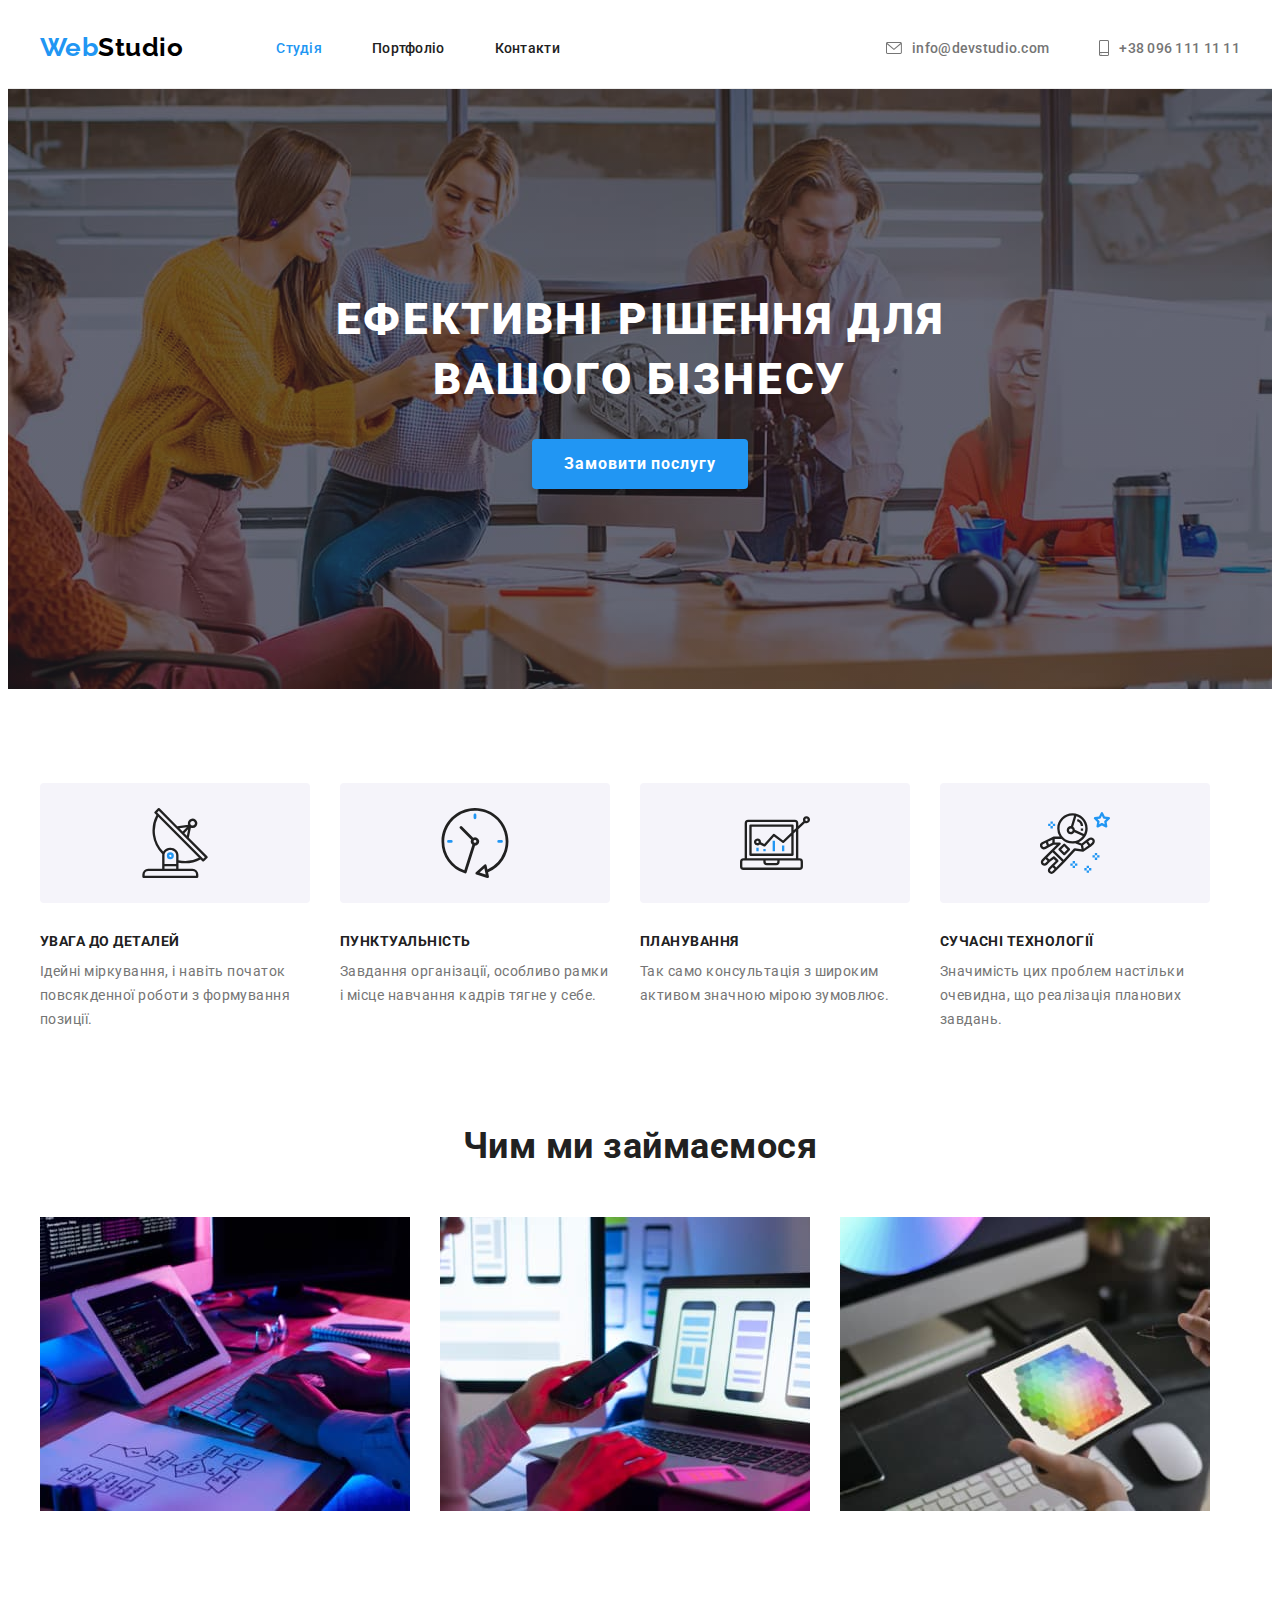
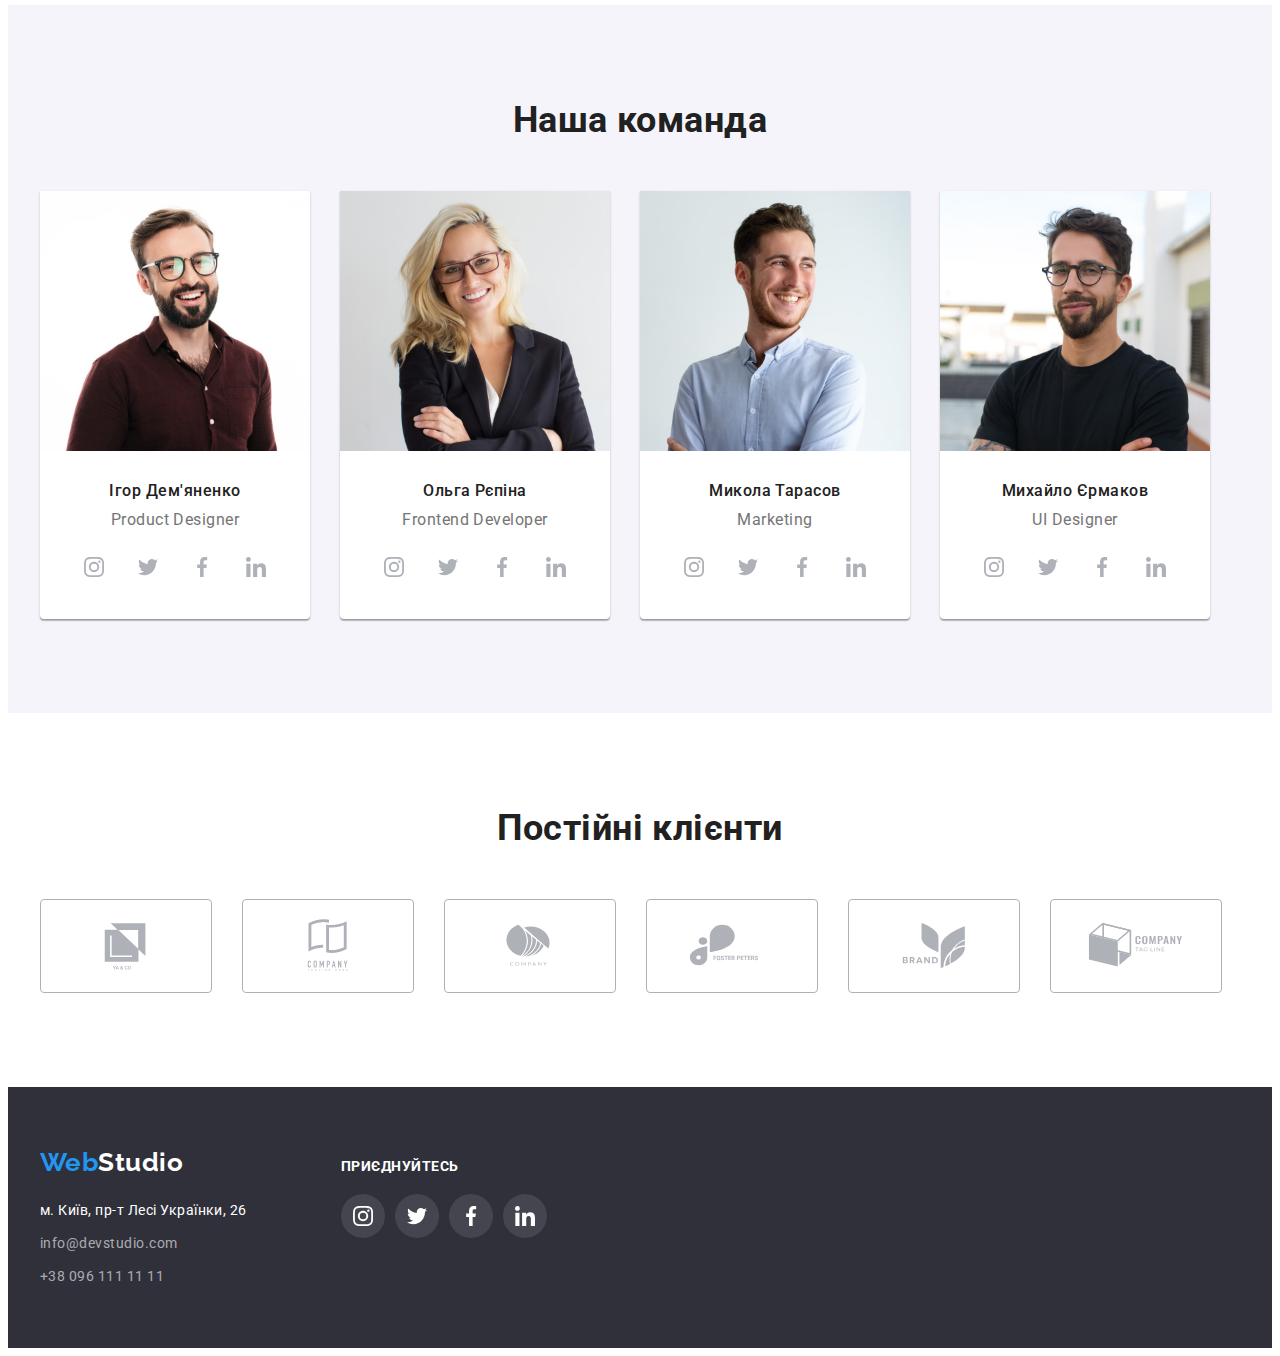
==== index.html @ d18d94ec "Initial commit" ====
<!DOCTYPE html>
<html lang="uk">
  <head>
    <meta charset="UTF-8" />
    <meta http-equiv="X-UA-Compatible" content="IE=edge" />
    <meta name="viewport" content="width=device-width, initial-scale=1.0" />
    <!-- modern normalize -->
    <link
      rel="stylesheet"
      href="https://cdnjs.cloudflare.com/ajax/libs/modern-normalize/1.1.0/modern-normalize.min.css"
      integrity="sha512-wpPYUAdjBVSE4KJnH1VR1HeZfpl1ub8YT/NKx4PuQ5NmX2tKuGu6U/JRp5y+Y8XG2tV+wKQpNHVUX03MfMFn9Q=="
      crossorigin="anonymous"
      referrerpolicy="no-referrer"
    />
    <!-- fonts -->
    <link rel="preconnect" href="https://fonts.googleapis.com" />
    <link rel="preconnect" href="https://fonts.gstatic.com" crossorigin />
    <link
      href="https://fonts.googleapis.com/css2?family=Raleway:wght@700&family=Roboto:wght@400;500;700;900&display=swap"
      rel="stylesheet"
    />
    <!-- fonts end -->
    <link rel="stylesheet" href="./css/styles.css" />
    <title lang="en">WebStudio</title>
  </head>
  <body>
    <!-- хедер з лого, основною навігацією і контактною інформацією -->
    <header class="header">
      <!-- Основна навігація сайту -->
      <div class="container cont-header">
        <a class="logo" lang="en" href="./index.html"><span class="color-logo">Web</span>Studio</a>
        <nav class="nav">
          <ul class="nav-list markers">
            <li class="nav-list-item current-tab"><a href="./index.html">Студія</a></li>
            <li class="nav-list-item">
              <a href="./portfolio.html">Портфоліо</a>
            </li>
            <li class="nav-list-item"><a href="#">Контакти</a></li>
          </ul>
        </nav>
        <ul class="contacts-list markers">
          <li class="contacts-list-item">
            <a lang="en" href="mailto:info@devstudio.com">
              <svg class="contact-icon" width="16" height="12">
                <use href="./images/icons.svg#mail"></use>
              </svg>
              info@devstudio.com</a
            >
          </li>
          <li class="contacts-list-item">
            <a href="tel:+380961111111">
              <svg class="contact-icon" width="10" height="16">
                <use href="./images/icons.svg#tel"></use>
              </svg>
              +38 096 111 11 11</a
            >
          </li>
        </ul>
      </div>
    </header>
    <main class="main">
      <!-- секція з кнопкою -->
      <section class="order">
        <div class="container">
          <h1 class="order-title">Ефективні рішення для вашого бізнесу</h1>
          <button class="order-btn" type="button">Замовити послугу</button>
        </div>
      </section>
      <!-- перелік переваг -->
      <section class="features">
        <div class="container">
          <h2 class="visually-hidden">Наші особливості</h2>
          <ul class="features-list markers">
            <li class="features-list-item">
              <div class="icon-bg">
                <svg width="70" height="70">
                  <use href="./images/icons.svg#antenna"></use>
                </svg>
              </div>
              <h3>Увага до деталей</h3>
              <p> Ідейні міркування, і навіть початок повсякденної роботи з формування позиції. </p>
            </li>
            <li class="features-list-item">
              <div class="icon-bg">
                <svg width="70" height="70">
                  <use href="./images/icons.svg#clock"></use>
                </svg>
              </div>
              <h3>Пунктуальність</h3>
              <p> Завдання організації, особливо рамки і місце навчання кадрів тягне у себе. </p>
            </li>
            <li class="features-list-item">
              <div class="icon-bg">
                <svg width="70" height="70">
                  <use href="./images/icons.svg#diagram"></use>
                </svg>
              </div>
              <h3>Планування</h3>
              <p> Так само консультація з широким активом значною мірою зумовлює. </p>
            </li>
            <li class="features-list-item">
              <div class="icon-bg">
                <svg width="70" height="70">
                  <use href="./images/icons.svg#astronaut"></use>
                </svg>
              </div>
              <h3>Сучасні технології</h3>
              <p> Значимість цих проблем настільки очевидна, що реалізація планових завдань. </p>
            </li>
          </ul>
        </div>
      </section>
      <!-- розділ чим ми займаємось -->
      <section class="services section">
        <div class="container">
          <h2 class="services-title">Чим ми займаємося</h2>
          <ul class="services-list markers">
            <li class="services-list-item">
              <img
                src="./images/section2/box-1.jpg"
                alt="людина набирає код по папірцю з алгоритмом"
                width="370"
                height="294"
              />
            </li>
            <li class="services-list-item">
              <img
                src="./images/section2/box-2.jpg"
                alt="людина звіряє картинку на телефоні з картинкою на ноутбуці"
                width="370"
                height="294"
              />
            </li>
            <li class="services-list-item">
              <img
                src="./images/section2/box-3.jpg"
                alt="дизайнер дивиться на спектр кольорів в планшеті"
                width="370"
                height="294"
              />
            </li>
          </ul>
        </div>
      </section>
      <!-- команда -->
      <section class="team section">
        <div class="container">
          <h2 class="team-title">Наша команда</h2>
          <ul class="team-list markers">
            <li class="team-list-item">
              <img
                src="./images/team/team1.jpg"
                alt="чоловік з темним волоссям та бородою, в окулярах і червоній сорочці"
                width="270"
                height="260"
              />
              <div class="team-info">
                <h3>Ігор Дем'яненко</h3>
                <p lang="en">Product Designer</p>
                <ul class="socials-list markers">
                  <li class="socials-list-item"
                    ><a
                      class="socials-link"
                      href="#"
                      target="_blank"
                      rel="noopener noreferrer nofollow"
                      aria-label="Instagram"
                    >
                      <svg width="20" height="20">
                        <use href="./images/icons.svg#instagram"></use>
                      </svg> </a
                  ></li>
                  <li class="socials-list-item"
                    ><a
                      class="socials-link"
                      href="#"
                      target="_blank"
                      rel="noopener noreferrer nofollow"
                      aria-label="Twitter"
                    >
                      <svg width="20" height="20">
                        <use href="./images/icons.svg#twitter"></use>
                      </svg> </a
                  ></li>
                  <li class="socials-list-item">
                    <a
                      class="socials-link"
                      href="#"
                      target="_blank"
                      rel="noopener noreferrer nofollow"
                      aria-label="Facebook"
                    >
                      <svg width="20" height="20">
                        <use href="./images/icons.svg#facebook"></use>
                      </svg>
                    </a>
                  </li>
                  <li class="socials-list-item"
                    ><a
                      class="socials-link"
                      href="#"
                      target="_blank"
                      rel="noopener noreferrer nofollow"
                      aria-label="LinkedIn"
                    >
                      <svg width="20" height="20">
                        <use href="./images/icons.svg#linkedin"></use>
                      </svg> </a
                  ></li>
                </ul>
              </div>
            </li>
            <li class="team-list-item">
              <img
                src="./images/team/team2.jpg"
                alt="жінка з світлим волоссям, в окулярах і діловому костюмі"
                width="270"
                height="260"
              />
              <div class="team-info">
                <h3>Ольга Рєпіна</h3>
                <p lang="en">Frontend Developer</p>
                <ul class="socials-list markers">
                  <li class="socials-list-item"
                    ><a
                      class="socials-link"
                      href="#"
                      target="_blank"
                      rel="noopener noreferrer nofollow"
                      aria-label="Instagram"
                    >
                      <svg width="20" height="20">
                        <use href="./images/icons.svg#instagram"></use>
                      </svg> </a
                  ></li>
                  <li class="socials-list-item"
                    ><a
                      class="socials-link"
                      href="#"
                      target="_blank"
                      rel="noopener noreferrer nofollow"
                      aria-label="Twitter"
                    >
                      <svg width="20" height="20">
                        <use href="./images/icons.svg#twitter"></use>
                      </svg> </a
                  ></li>
                  <li class="socials-list-item">
                    <a
                      class="socials-link"
                      href="#"
                      target="_blank"
                      rel="noopener noreferrer nofollow"
                      aria-label="Facebook"
                    >
                      <svg width="20" height="20">
                        <use href="./images/icons.svg#facebook"></use>
                      </svg>
                    </a>
                  </li>
                  <li class="socials-list-item"
                    ><a
                      class="socials-link"
                      href="#"
                      target="_blank"
                      rel="noopener noreferrer nofollow"
                      aria-label="LinkedIn"
                    >
                      <svg width="20" height="20">
                        <use href="./images/icons.svg#linkedin"></use>
                      </svg> </a
                  ></li>
                </ul>
              </div>
            </li>
            <li class="team-list-item">
              <img
                src="./images/team/team3.jpg"
                alt="чоловік з темним волоссям та легкою бородою, в світлій сорочці"
                width="270"
                height="260"
              />
              <div class="team-info">
                <h3>Микола Тарасов</h3>
                <p lang="en">Marketing</p>
                <ul class="socials-list markers">
                  <li class="socials-list-item"
                    ><a
                      class="socials-link"
                      href="#"
                      target="_blank"
                      rel="noopener noreferrer nofollow"
                      aria-label="Instagram"
                    >
                      <svg width="20" height="20">
                        <use href="./images/icons.svg#instagram"></use>
                      </svg> </a
                  ></li>
                  <li class="socials-list-item"
                    ><a
                      class="socials-link"
                      href="#"
                      target="_blank"
                      rel="noopener noreferrer nofollow"
                      aria-label="Twitter"
                    >
                      <svg width="20" height="20">
                        <use href="./images/icons.svg#twitter"></use>
                      </svg> </a
                  ></li>
                  <li class="socials-list-item">
                    <a
                      class="socials-link"
                      href="#"
                      target="_blank"
                      rel="noopener noreferrer nofollow"
                      aria-label="Facebook"
                    >
                      <svg width="20" height="20">
                        <use href="./images/icons.svg#facebook"></use>
                      </svg>
                    </a>
                  </li>
                  <li class="socials-list-item"
                    ><a
                      class="socials-link"
                      href="#"
                      target="_blank"
                      rel="noopener noreferrer nofollow"
                      aria-label="LinkedIn"
                    >
                      <svg width="20" height="20">
                        <use href="./images/icons.svg#linkedin"></use>
                      </svg> </a
                  ></li>
                </ul>
              </div>
            </li>
            <li class="team-list-item">
              <img
                src="./images/team/team4.jpg"
                alt="чоловік з темним волоссям та бородою, в окулярах і чорній футболці"
                width="270"
                height="260"
              />
              <div class="team-info">
                <h3>Михайло Єрмаков</h3>
                <p lang="en">UI Designer</p>
                <ul class="socials-list markers">
                  <li class="socials-list-item"
                    ><a
                      class="socials-link"
                      href="#"
                      target="_blank"
                      rel="noopener noreferrer nofollow"
                      aria-label="Instagram"
                    >
                      <svg width="20" height="20">
                        <use href="./images/icons.svg#instagram"></use>
                      </svg> </a
                  ></li>
                  <li class="socials-list-item"
                    ><a
                      class="socials-link"
                      href="#"
                      target="_blank"
                      rel="noopener noreferrer nofollow"
                      aria-label="Twitter"
                    >
                      <svg width="20" height="20">
                        <use href="./images/icons.svg#twitter"></use>
                      </svg> </a
                  ></li>
                  <li class="socials-list-item">
                    <a
                      class="socials-link"
                      href="#"
                      target="_blank"
                      rel="noopener noreferrer nofollow"
                      aria-label="Facebook"
                    >
                      <svg width="20" height="20">
                        <use href="./images/icons.svg#facebook"></use>
                      </svg>
                    </a>
                  </li>
                  <li class="socials-list-item"
                    ><a
                      class="socials-link"
                      href="#"
                      target="_blank"
                      rel="noopener noreferrer nofollow"
                      aria-label="LinkedIn"
                    >
                      <svg width="20" height="20">
                        <use href="./images/icons.svg#linkedin"></use>
                      </svg> </a
                  ></li>
                </ul>
              </div>
            </li>
          </ul>
        </div>
      </section>
      <!-- секція з клієнтами -->
      <section class="clients section">
        <div class="container">
          <h2 class="clients-title">Постійні клієнти</h2>
          <ul class="clients-list markers">
            <li class="clients-list-item">
              <a href="#" target="_blank" rel="noopener noreferrer nofollow" aria-label="Ya & co">
                <svg class="client" width="106" height="60">
                  <use href="./images/icons.svg#client1"></use>
                </svg>
              </a>
            </li>
            <li class="clients-list-item">
              <a
                href="#"
                target="_blank"
                rel="noopener noreferrer nofollow"
                aria-label="Company tag line here"
              >
                <svg class="client" width="106" height="60">
                  <use href="./images/icons.svg#client2"></use>
                </svg>
              </a>
            </li>
            <li class="clients-list-item">
              <a href="#" target="_blank" rel="noopener noreferrer nofollow" aria-label="Company">
                <svg class="client" width="106" height="60">
                  <use href="./images/icons.svg#client3"></use>
                </svg>
              </a>
            </li>
            <li class="clients-list-item">
              <a
                href="#"
                target="_blank"
                rel="noopener noreferrer nofollow"
                aria-label="Foster peters"
              >
                <svg class="client" width="106" height="60">
                  <use href="./images/icons.svg#client4"></use>
                </svg>
              </a>
            </li>
            <li class="clients-list-item">
              <a href="#" target="_blank" rel="noopener noreferrer nofollow" aria-label="Brand">
                <svg class="client" width="106" height="60">
                  <use href="./images/icons.svg#client5"></use>
                </svg>
              </a>
            </li>
            <li class="clients-list-item">
              <a
                href="#"
                target="_blank"
                rel="noopener noreferrer nofollow"
                aria-label="Company tag line"
              >
                <svg class="client" width="106" height="60">
                  <use href="./images/icons.svg#client6"></use>
                </svg>
              </a>
            </li>
          </ul>
        </div>
      </section>
    </main>
    <!-- футер з контактною інформацією і лого -->
    <footer class="footer">
      <div class="footer-flex container">
        <div class="first-block">
          <a class="logo foot" lang="en" href="./index.html"
            ><span class="color-logo">Web</span>Studio</a
          >
          <address class="address">
            <ul class="address-list markers">
              <li class="address-list-item location">
                <a
                  href="https://goo.gl/maps/iUfUX6XaFT6sFLHfA"
                  target="_blank"
                  rel="noopener noreferrer nofollow"
                  >м. Київ, пр-т Лесі Українки, 26</a
                >
              </li>
              <li class="address-list-item">
                <a lang="en" href="mailto:info@devstudio.com">info@devstudio.com</a>
              </li>
              <li class="address-list-item">
                <a href="tel:+380961111111">+38 096 111 11 11</a>
              </li>
            </ul>
          </address>
        </div>
        <div class="connect">
          <p class="connect-title">Приєднуйтесь</p>
          <ul class="socials-list markers">
            <li class="socials-list-item"
              ><a
                class="socials-link connect-link"
                href="#"
                target="_blank"
                rel="noopener noreferrer nofollow"
                aria-label="Instagram"
              >
                <svg width="20" height="20">
                  <use href="./images/icons.svg#instagram"></use>
                </svg> </a
            ></li>
            <li class="socials-list-item"
              ><a
                class="socials-link connect-link"
                href="#"
                target="_blank"
                rel="noopener noreferrer nofollow"
                aria-label="Twitter"
              >
                <svg width="20" height="20">
                  <use href="./images/icons.svg#twitter"></use>
                </svg> </a
            ></li>
            <li class="socials-list-item">
              <a
                class="socials-link connect-link"
                href="#"
                target="_blank"
                rel="noopener noreferrer nofollow"
                aria-label="Facebook"
              >
                <svg width="20" height="20">
                  <use href="./images/icons.svg#facebook"></use>
                </svg>
              </a>
            </li>
            <li class="socials-list-item"
              ><a
                class="socials-link connect-link"
                href="#"
                target="_blank"
                rel="noopener noreferrer nofollow"
                aria-label="LinkedIn"
              >
                <svg width="20" height="20">
                  <use href="./images/icons.svg#linkedin"></use>
                </svg> </a
            ></li>
          </ul>
        </div>
      </div>
    </footer>
  </body>
</html>
---- css/styles.css ----
:root {
  /* Колір тексту */
  --main-txt-color: #212121;
  --secondary-txt-color: #757575;
  --secondary-logo-color: #000;
  --secondary-title-color: #fff;
  --footer-contacts-color: rgba(255, 255, 255, 0.6);
  /* Колір фону */
  --root-color: #fff;
  --main-background-color: #2f303a;
  --secondary-background-color: #f5f4fa;
  --projects-color: #eee;
  /* Шрифти */
  --main-font: Roboto, sans-serif;
  --secondary-font: Raleway, sans-serif;
  /* Інше */
  --accent-color: #2196f3;
  --btn-accent-color: #188ce8;
  --icon-color: #afb1b8;
}

body {
  font-family: var(--main-font);
  color: var(--main-txt-color);
  letter-spacing: 0.03em;
}

h1,
h2,
h3,
h4.h5,
h6,
p,
ul {
  margin: 0;
  padding: 0;
  border: 0;
}

.markers {
  list-style: none;
}

.visually-hidden {
  position: absolute;
  width: 1px;
  height: 1px;
  margin: -1px;
  border: 0;
  padding: 0;
  white-space: nowrap;
  clip-path: inset(100%);
  clip: rect(0 0 0 0);
  overflow: hidden;
}

.header {
  border-bottom: 1px solid #ececec;
}

.container {
  width: 1200px;
  padding: 0 15px;
  margin: 0 auto;
}

.cont-header {
  display: flex;
}

.logo {
  text-decoration: none;
  font-family: var(--secondary-font);
  font-weight: 700;
  font-size: 26px;
  line-height: calc(31 / 26);
  color: var(--secondary-logo-color);
  padding-top: 24px;
  padding-bottom: 25px;
  margin-right: 93px;
}

.color-logo {
  color: var(--accent-color);
}

.nav {
  margin-right: auto;
}

.nav-list {
  display: flex;
  gap: 50px;
}

.nav-list-item > a {
  text-decoration: none;
  font-weight: 500;
  font-size: 14px;
  line-height: calc(16 / 14);
  letter-spacing: 0.02em;
  color: currentColor;
  display: block;
  padding-top: 32px;
  padding-bottom: 32px;
}

.nav-list-item > a:hover,
.nav-list-item > a:focus {
  color: var(--accent-color);
}

.current-tab {
  color: var(--accent-color);
}

.contacts-list {
  display: flex;
  gap: 50px;
}

.contacts-list-item > a {
  text-decoration: none;
  font-weight: 500;
  font-size: 14px;
  line-height: 16px;
  letter-spacing: 0.02em;
  color: var(--secondary-txt-color);
  display: block;
  padding-top: 32px;
  padding-bottom: 32px;
  display: flex;
  align-items: center;
  gap: 10px;
}

.contacts-list-item > a:hover,
.contacts-list-item > a:focus {
  color: var(--accent-color);
}

.contact-icon {
  fill: currentColor;
}

/* стилізація файлу index.html */

.order {
  background-image: linear-gradient( rgba(47, 48, 58, 0.4), rgba(47, 48, 58, 0.4) ), url(../images/section1/bg.jpg);
  background-repeat: no-repeat;
  background-position: center;
  background-color: rgba(47, 48, 58, 0.4);
  box-sizing: 1600px 600px;
  padding: 200px 0;
}

.order-title {
  font-weight: 900;
  font-size: 44px;
  line-height: calc(60 / 44);
  text-align: center;
  letter-spacing: 0.06em;
  text-transform: uppercase;
  color: var(--secondary-title-color);
  width: 696px;
  margin: 0 auto;
  margin-bottom: 30px;
}

.order-btn {
  display: block;
  width: 216px;
  height: 50px;
  font-family: var(--main-font);
  background-color: var(--accent-color);
  box-shadow: 0px 4px 4px rgba(0, 0, 0, 0.15);
  border-radius: 4px;
  font-weight: 700;
  font-size: 16px;
  line-height: calc(30 / 16);
  letter-spacing: 0.06em;
  color: var(--secondary-title-color);
  cursor: pointer;
  border: 0;
  margin: 0 auto;
  padding: 0;
}

.order-btn:hover,
.order-btn:focus {
  background-color: var(--btn-accent-color);
}

.section {
  padding-top: 94px;
  padding-bottom: 94px;
}

.features {
  padding-top: 94px;
}

.features-list {
  display: flex;
  gap: 30px;
}

.features-list-item {
  width: 270px;
}

.icon-bg {
  height: 120px;
  background-color: var(--secondary-background-color);
  border-radius: 4px;
  display: flex;
  align-items: center;
  justify-content: center;
  margin-bottom: 30px;
}

.features-list-item > h3 {
  font-size: 14px;
  line-height: calc(16 / 14);
  text-transform: uppercase;
  margin-bottom: 10px;
}

.features-list-item > p {
  font-size: 14px;
  line-height: calc(24 / 14);
  color: var(--secondary-txt-color);
}

.services-title {
  font-size: 36px;
  line-height: calc(42 / 36);
  text-align: center;
  margin-bottom: 50px;
}

.services-list {
  display: flex;
  gap: 30px;
}

.services-list-item > img {
  display: block;
}

.team {
  background-color: var(--secondary-background-color);
}

.team-title {
  font-size: 36px;
  line-height: calc(42 / 36);
  text-align: center;
}

.team-title {
  margin-bottom: 50px;
}

.team-list {
  display: flex;
  gap: 30px;
}

.team-list-item {
  width: 270px;
  background-color: var(--root-color);
  box-shadow: 0px 1px 3px rgba(0, 0, 0, 0.12), 0px 1px 1px rgba(0, 0, 0, 0.14),
    0px 2px 1px rgba(0, 0, 0, 0.2);
  border-radius: 0px 0px 4px 4px;
}

.team-list-item > img {
  display: block;
}

.team-info {
  padding: 30px 0;
}

.team-info > h3 {
  font-weight: 500;
  font-size: 16px;
  line-height: calc(19 / 16);
  text-align: center;
  margin-bottom: 10px;
}

.team-info > p {
  font-size: 16px;
  line-height: calc(19 / 16);
  text-align: center;
  color: var(--secondary-txt-color);
  margin-bottom: 16px;
}

.socials-list {
  display: flex;
  justify-content: center;
  gap: 10px;
}

.socials-link {
  display: flex;
  align-items: center;
  justify-content: center;
  width: 44px;
  height: 44px;
  border-radius: 50%;
  color: var(--icon-color);
  fill: currentColor;
}

.socials-link:hover,
.socials-link:focus {
  color: var(--secondary-title-color);
  background-color: var(--accent-color);
}

.clients-title {
  font-size: 36px;
  line-height: calc(42 / 36);
  text-align: center;
  color: var(--main-txt-color);
  margin-bottom: 50px;
}

.clients-list {
  display: flex;
  gap: 30px;
}

.clients-list-item > a {
  display: flex;
  align-items: center;
  justify-content: center;
  width: 170px;
  height: 92px;
  color: var(--icon-color);
  border: 1px solid var(--icon-color);
  border-radius: 4px;
  fill: currentColor;
}

.clients-list-item > a:hover,
.clients-list-item > a:focus {
  color: var(--accent-color);
  border-color: var(--accent-color);
}

/* завершення стилізації файлу index.html */

/* стилізація файлу portfolio */

.projects-nav {
  display: flex;
  margin: 0 auto 50px;
  justify-content: center;
  gap: 8px;
}

.projects-nav-btn > button {
  font-family: var(--main-font);
  background-color: var(--secondary-background-color);
  border-radius: 4px;
  font-weight: 500;
  font-size: 16px;
  line-height: calc(26 / 16);
  text-align: center;
  border: 0;
  padding: 6px 22px;
}

.projects-nav-btn > button:hover,
.projects-nav-btn > button:focus {
  color: var(--secondary-title-color);
  background-color: var(--accent-color);
  box-shadow: 0px 3px 1px rgba(0, 0, 0, 0.1), 0px 1px 2px rgba(0, 0, 0, 0.08),
    0px 2px 2px rgba(0, 0, 0, 0.12);
  border-radius: 4px;
  cursor: pointer;
}

.projects-list {
  display: flex;
  flex-wrap: wrap;
  gap: 30px;
}

.projects-list-item {
  width: 370px;
}

.projects-link {
  display: block;
  text-decoration: none;
  color: currentColor;
}

.projects-link:hover,
.projects-link:focus {
  box-shadow: 0px 1px 1px rgba(0, 0, 0, 0.12), 0px 4px 4px rgba(0, 0, 0, 0.06),
    1px 4px 6px rgba(0, 0, 0, 0.16);
}

.projects-link > img {
  display: block;
}

.border {
  border-left: 1px solid #eee;
  border-right: 1px solid #eee;
  border-bottom: 1px solid #eee;
  padding: 20px 24px;
}

.border > h2 {
  font-size: 18px;
  line-height: calc(36 / 18);
  letter-spacing: 0.06em;
  margin-bottom: 4px;
}

.border > p {
  font-size: 16px;
  line-height: calc(30 / 16);
  color: var(--secondary-txt-color);
}

/* завершення стилізації файлу portfolio */

.footer {
  background-color: var(--main-background-color);
  padding: 60px 0;
}

.footer-flex {
  display: flex;
  align-items: baseline;
}

.first-block {
  width: 231px;
  margin-right: 70px;
}

.foot {
  color: var(--secondary-title-color);
  display: inline-block;
  padding: 0;
  margin-right: 0;
  margin-bottom: 20px;
}

.address-list-item:not(:last-child) {
  margin-bottom: 9px;
}

.address-list-item > a {
  font-style: normal;
  text-decoration: none;
  font-size: 14px;
  line-height: calc(24 / 14);
  color: var(--footer-contacts-color);
}

.location > a {
  color: var(--secondary-title-color);
}

.address-list-item > a:hover,
.address-list-item > a:focus {
  color: var(--accent-color);
}

.connect {
  width: 206px;
}

.connect-title {
  font-weight: 700;
  font-size: 14px;
  line-height: calc(16 / 14);
  text-transform: uppercase;
  color: var(--secondary-title-color);
  margin-bottom: 20px;
}

.connect-link {
  color: var(--secondary-title-color);
  background-color: rgba(255, 255, 255, 0.1);
}
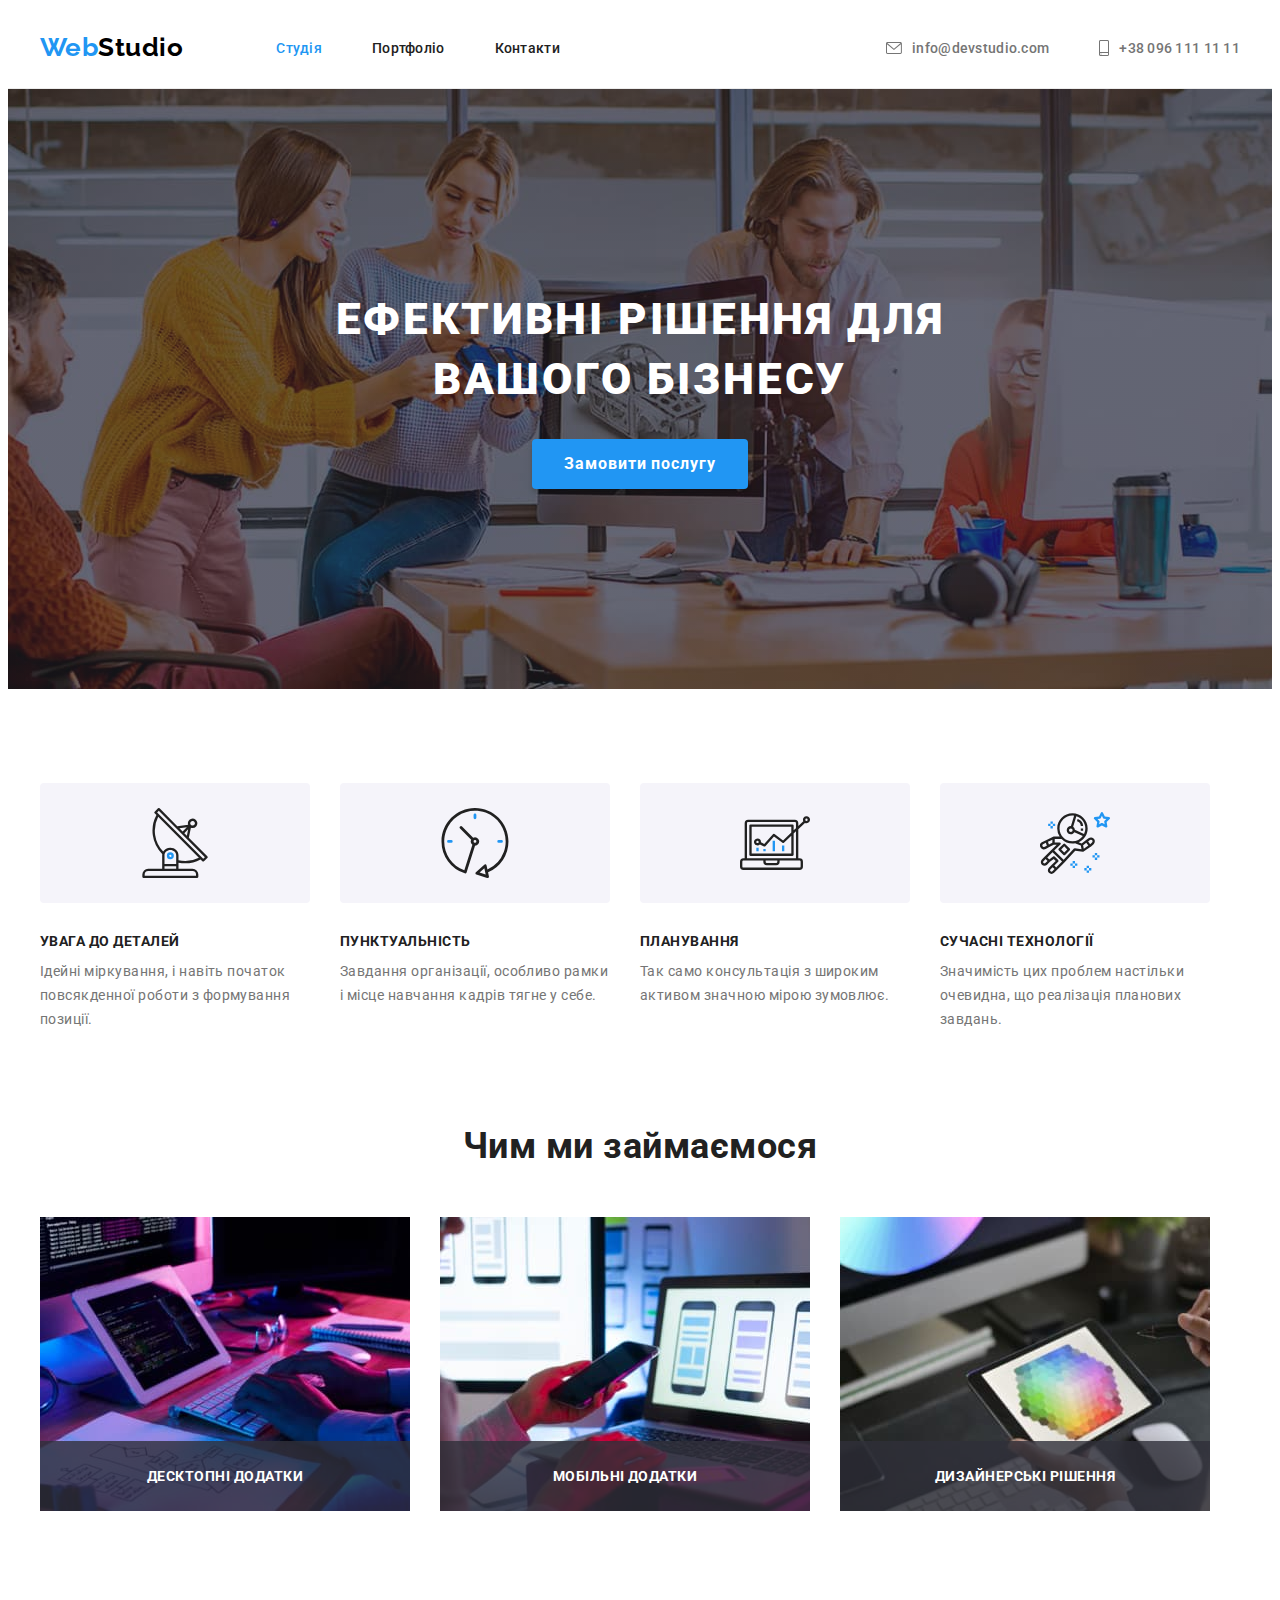
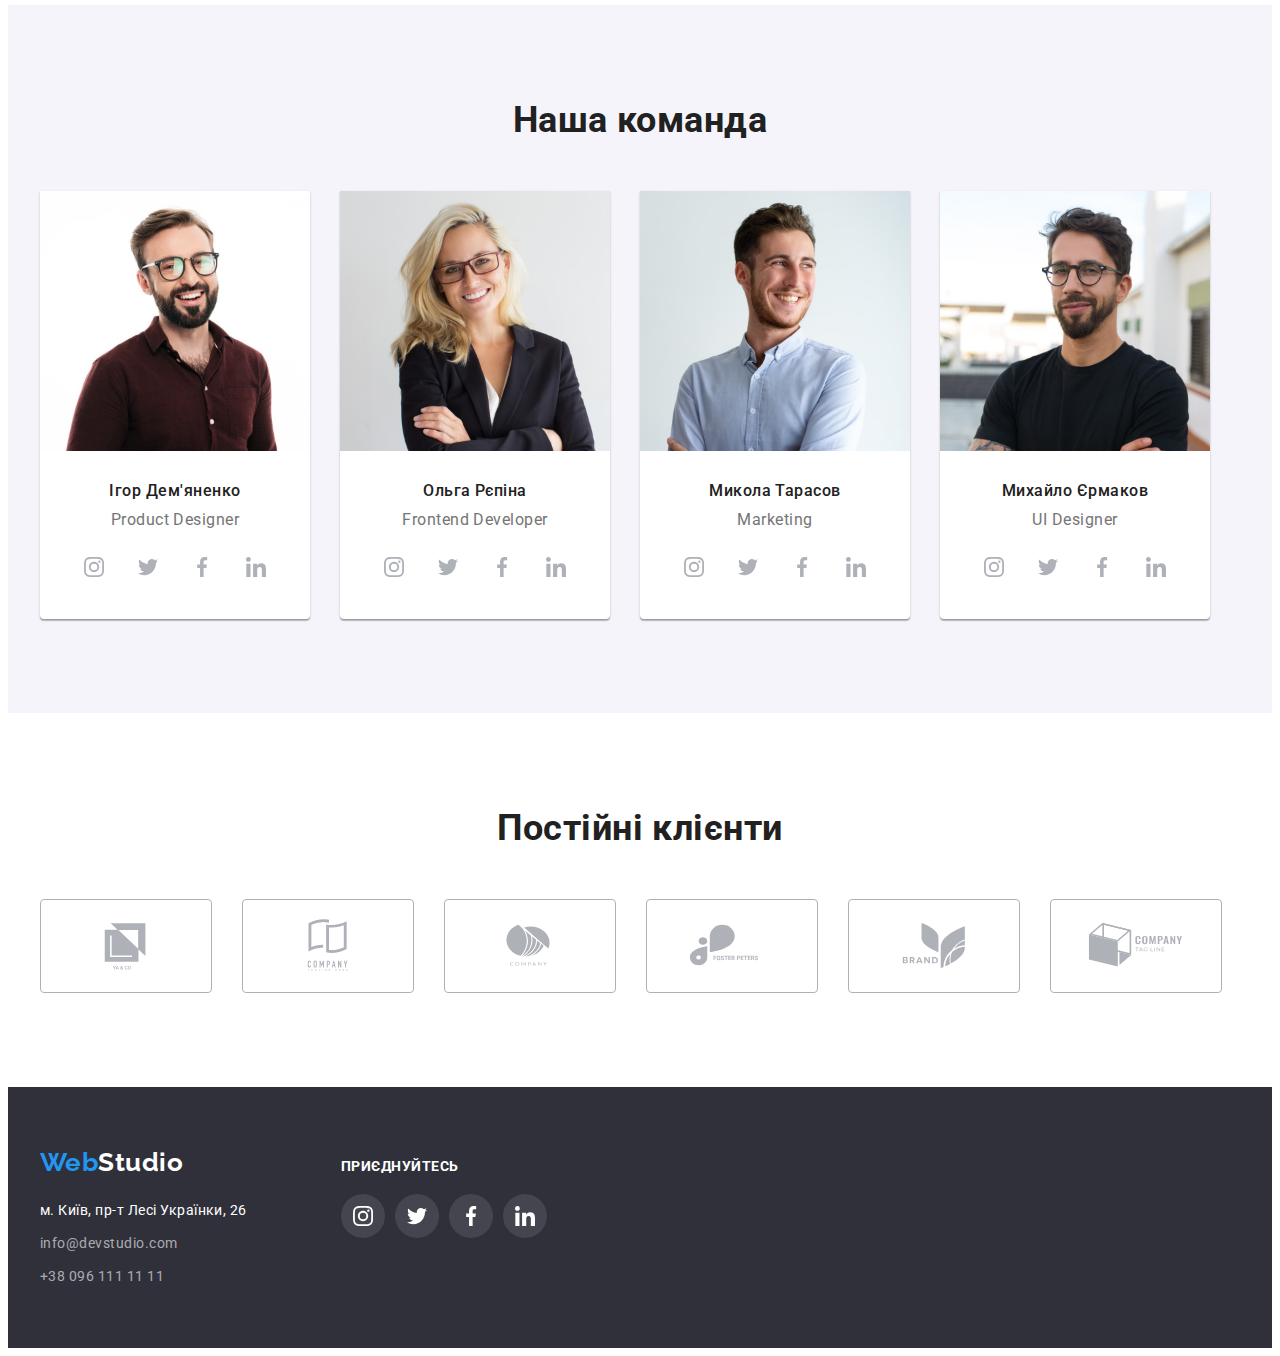
==== commit 2cb33f85: "додав опис до сервісів" ====
--- a/index.html
+++ b/index.html
@@ -122,6 +122,9 @@
                 width="370"
                 height="294"
               />
+              <div class="services-description">
+                <p>Десктопні додатки</p>
+              </div>
             </li>
             <li class="services-list-item">
               <img
@@ -130,6 +133,9 @@
                 width="370"
                 height="294"
               />
+              <div class="services-description">
+                <p>Мобільні додатки</p>
+              </div>
             </li>
             <li class="services-list-item">
               <img
@@ -138,6 +144,9 @@
                 width="370"
                 height="294"
               />
+              <div class="services-description">
+                <p>Дизайнерські рішення</p>
+              </div>
             </li>
           </ul>
         </div>
@@ -550,5 +559,6 @@
         </div>
       </div>
     </footer>
+    <script src="./js/modal.js"></script>
   </body>
 </html>
--- a/css/styles.css
+++ b/css/styles.css
@@ -103,6 +103,8 @@
   display: block;
   padding-top: 32px;
   padding-bottom: 32px;
+
+  transition: color 250ms cubic-bezier(0.4, 0, 0.2, 1);
 }
 
 .nav-list-item > a:hover,
@@ -132,6 +134,8 @@
   display: flex;
   align-items: center;
   gap: 10px;
+
+  transition: color 250ms cubic-bezier(0.4, 0, 0.2, 1);
 }
 
 .contacts-list-item > a:hover,
@@ -146,7 +150,8 @@
 /* стилізація файлу index.html */
 
 .order {
-  background-image: linear-gradient( rgba(47, 48, 58, 0.4), rgba(47, 48, 58, 0.4) ), url(../images/section1/bg.jpg);
+  background-image: linear-gradient(rgba(47, 48, 58, 0.4), rgba(47, 48, 58, 0.4)),
+    url(../images/section1/bg.jpg);
   background-repeat: no-repeat;
   background-position: center;
   background-color: rgba(47, 48, 58, 0.4);
@@ -184,6 +189,8 @@
   border: 0;
   margin: 0 auto;
   padding: 0;
+
+  transition: background-color 250ms cubic-bezier(0.4, 0, 0.2, 1);
 }
 
 .order-btn:hover,
@@ -244,8 +251,30 @@
   gap: 30px;
 }
 
+.services-list-item {
+  position: relative;
+}
+
 .services-list-item > img {
   display: block;
+}
+
+.services-description {
+  position: absolute;
+  left: 0;
+  bottom: 0;
+  background-color: rgba(47, 48, 58, 0.8);
+  width: 100%;
+}
+
+.services-description > p {
+  font-weight: 700;
+  font-size: 14px;
+  line-height: calc(16/14);
+  text-align: center;
+  text-transform: uppercase;
+  color: var(--secondary-title-color);
+  padding: 27px 0;
 }
 
 .team {
@@ -314,6 +343,9 @@
   border-radius: 50%;
   color: var(--icon-color);
   fill: currentColor;
+
+  transition: color 250ms cubic-bezier(0.4, 0, 0.2, 1),
+    background-color 250ms cubic-bezier(0.4, 0, 0.2, 1);
 }
 
 .socials-link:hover,
@@ -345,6 +377,9 @@
   border: 1px solid var(--icon-color);
   border-radius: 4px;
   fill: currentColor;
+
+  transition: color 250ms cubic-bezier(0.4, 0, 0.2, 1),
+    background-color 250ms cubic-bezier(0.4, 0, 0.2, 1);
 }
 
 .clients-list-item > a:hover,
@@ -374,6 +409,10 @@
   text-align: center;
   border: 0;
   padding: 6px 22px;
+
+  transition: color 250ms cubic-bezier(0.4, 0, 0.2, 1),
+    background-color 250ms cubic-bezier(0.4, 0, 0.2, 1),
+    box-shadow 250ms cubic-bezier(0.4, 0, 0.2, 1);
 }
 
 .projects-nav-btn > button:hover,
@@ -400,6 +439,8 @@
   display: block;
   text-decoration: none;
   color: currentColor;
+
+  transition: box-shadow 250ms cubic-bezier(0.4, 0, 0.2, 1);
 }
 
 .projects-link:hover,
@@ -467,6 +508,8 @@
   font-size: 14px;
   line-height: calc(24 / 14);
   color: var(--footer-contacts-color);
+
+  transition: color 250ms cubic-bezier(0.4, 0, 0.2, 1);
 }
 
 .location > a {
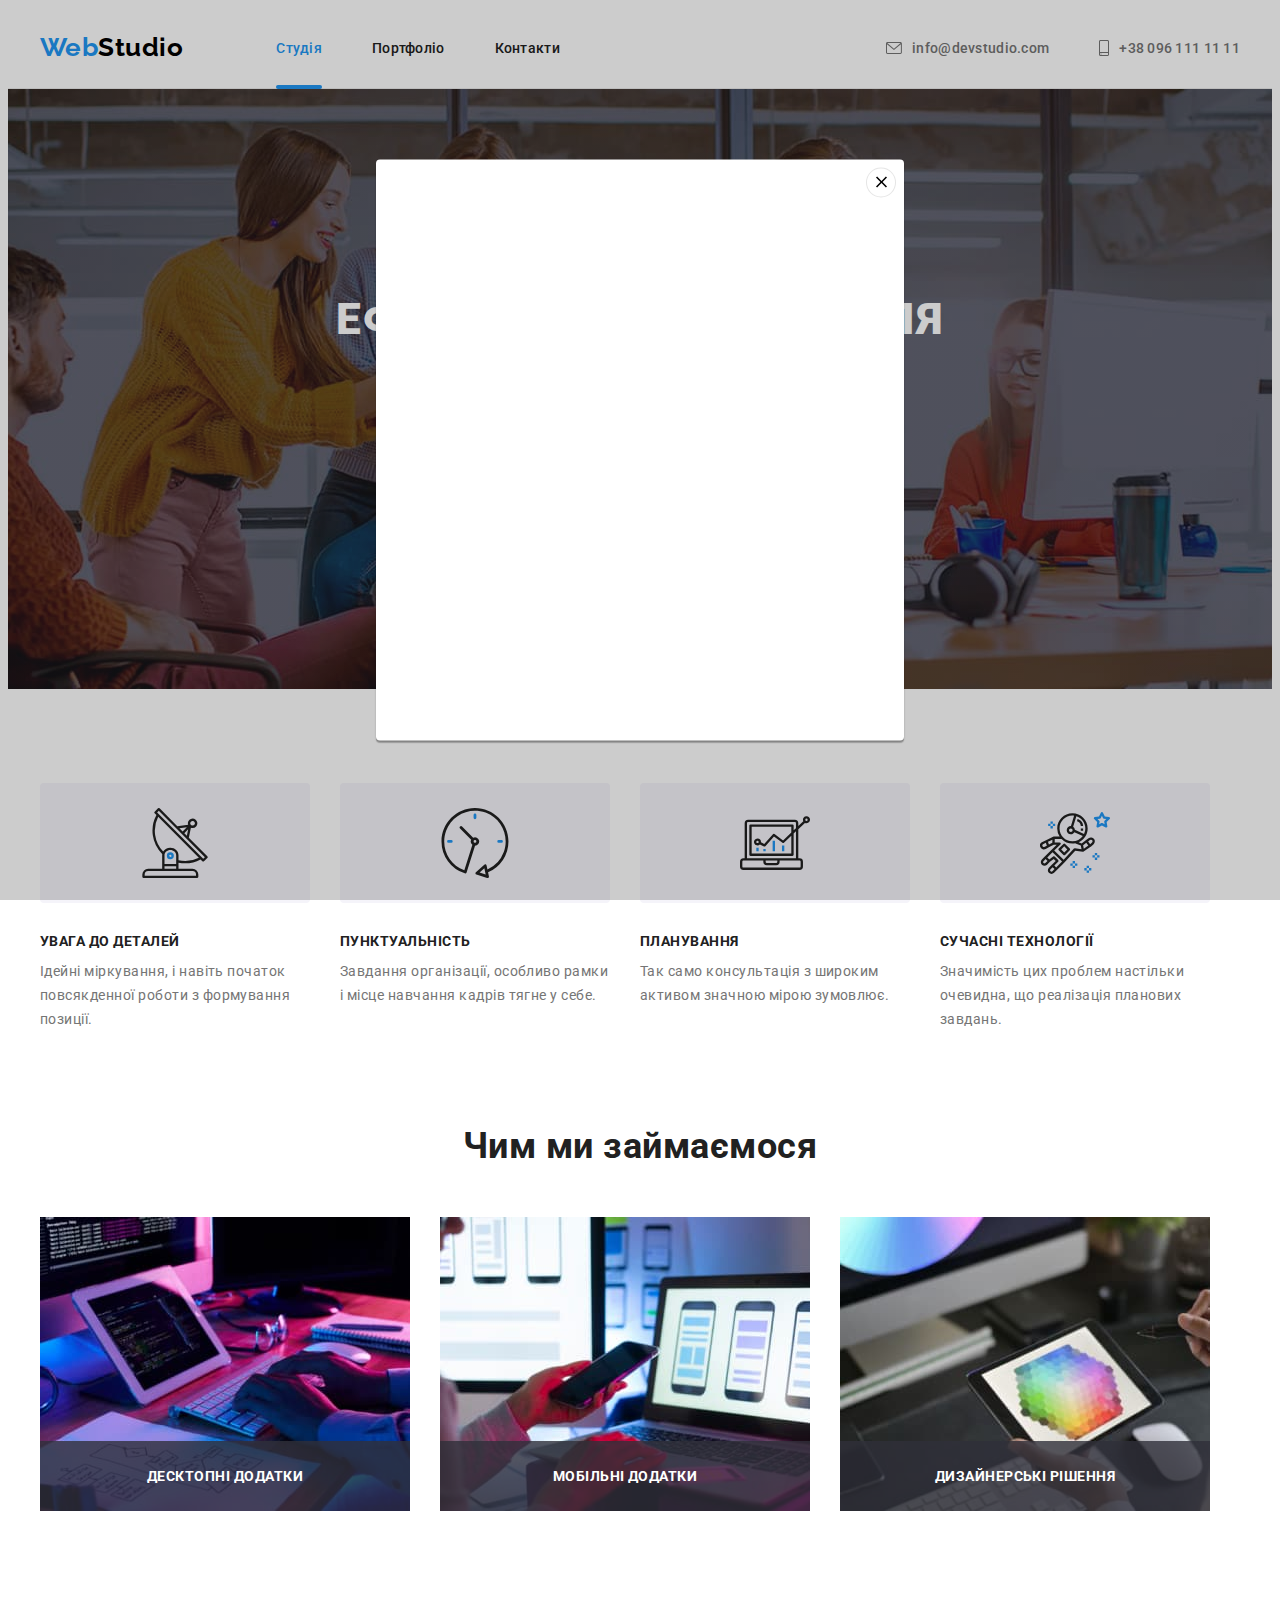
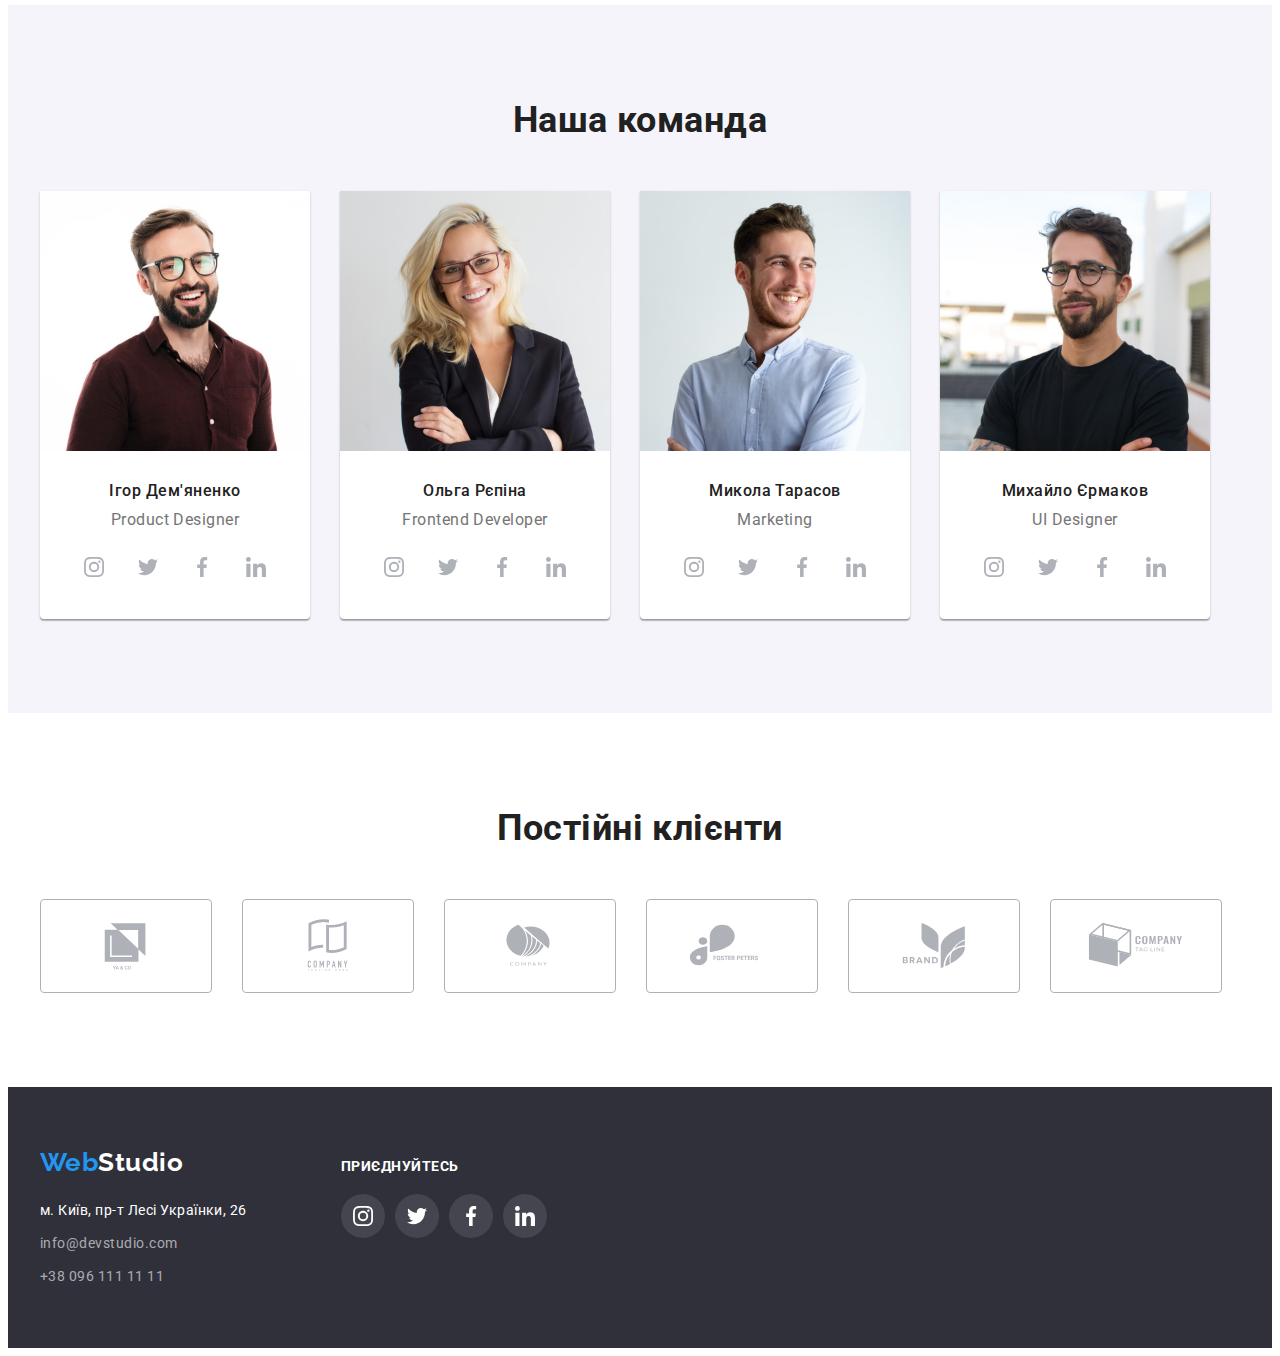
==== commit b7f3268b: "зробив модальне вікно" ====
--- a/index.html
+++ b/index.html
@@ -63,7 +63,7 @@
       <section class="order">
         <div class="container">
           <h1 class="order-title">Ефективні рішення для вашого бізнесу</h1>
-          <button class="order-btn" type="button">Замовити послугу</button>
+          <button class="order-btn" type="button" data-modal-open>Замовити послугу</button>
         </div>
       </section>
       <!-- перелік переваг -->
@@ -559,6 +559,15 @@
         </div>
       </div>
     </footer>
+    <div class="backdrop" data-modal>
+      <div class="modal">
+        <button class="modal-btn" type="button" data-modal-close>
+          <svg class="close" width="18" height="18">
+          <use href="./images/icons.svg#x"></use>
+          </svg>
+        </button>
+      </div>
+    </div>
     <script src="./js/modal.js"></script>
   </body>
 </html>
--- a/css/styles.css
+++ b/css/styles.css
@@ -114,6 +114,19 @@
 
 .current-tab {
   color: var(--accent-color);
+  position: relative;
+}
+
+.current-tab::after {
+  content: '';
+  display: block;
+  position: absolute;
+  bottom: -1px;
+  left: 0;
+  width: 100%;
+  height: 4px;
+  background-color: var(--accent-color);
+  border-radius: 2px;
 }
 
 .contacts-list {
@@ -261,8 +274,8 @@
 
 .services-description {
   position: absolute;
+  bottom: 0;
   left: 0;
-  bottom: 0;
   background-color: rgba(47, 48, 58, 0.8);
   width: 100%;
 }
@@ -270,7 +283,7 @@
 .services-description > p {
   font-weight: 700;
   font-size: 14px;
-  line-height: calc(16/14);
+  line-height: calc(16 / 14);
   text-align: center;
   text-transform: uppercase;
   color: var(--secondary-title-color);
@@ -439,6 +452,7 @@
   display: block;
   text-decoration: none;
   color: currentColor;
+  position: relative;
 
   transition: box-shadow 250ms cubic-bezier(0.4, 0, 0.2, 1);
 }
@@ -449,8 +463,39 @@
     1px 4px 6px rgba(0, 0, 0, 0.16);
 }
 
-.projects-link > img {
-  display: block;
+.overlay-area {
+  position: relative;
+  overflow: hidden;
+}
+
+.overlay-area > img {
+  display: block;
+}
+
+.overlay {
+  position: absolute;
+  top: 0;
+  left: 0;
+  width: 100%;
+  height: 100%;
+  transform: translateY(100%);
+  background-color: rgba(33, 150, 243, 0.9);
+  transition: transform 250ms cubic-bezier(0.4, 0, 0.2, 1);
+  display: flex;
+  justify-content: center;
+  align-items: center;
+}
+
+.projects-link:hover .overlay,
+.projects-link:focus .overlay {
+  transform: translateY(0);
+}
+
+.overlay > p {
+  font-size: 18px;
+  line-height: calc(28 / 18);
+  color: var(--secondary-title-color);
+  width: 322px;
 }
 
 .border {
@@ -538,3 +583,64 @@
   color: var(--secondary-title-color);
   background-color: rgba(255, 255, 255, 0.1);
 }
+
+/* модальне вікно */
+
+.backdrop {
+  position: fixed;
+  top: 0;
+  left: 0;
+  width: 100%;
+  height: 100%;
+  background-color: rgba(0, 0, 0, 0.2);
+  z-index: 10;
+
+  transition: visibility 250ms cubic-bezier(0.4, 0, 0.2, 1),
+  opacity 250ms cubic-bezier(0.4, 0, 0.2, 1);
+}
+
+.backdrop.is-hidden {
+  opacity: 0;
+  pointer-events: none;
+  visibility: hidden;
+}
+
+.modal {
+  position: absolute;
+  top: 50%;
+  left: 50%;
+  transform: translate(-50%, -50%);
+  width: 528px;
+  height: 581px;
+  background-color: var(--root-color);
+  box-shadow: 0px 1px 3px rgba(0, 0, 0, 0.12), 0px 1px 1px rgba(0, 0, 0, 0.14),
+    0px 2px 1px rgba(0, 0, 0, 0.2);
+  border-radius: 4px;
+}
+
+.modal-btn {
+  position: absolute;
+  top: 8px;
+  right: 8px;
+  width: 30px;
+  height: 30px;
+  background-color: var(--root-color);
+  border: 1px solid rgba(0, 0, 0, 0.1);
+  border-radius: 50%;
+  padding: 0;
+  display: flex;
+  justify-content: center;
+  align-items: center;
+
+  transition: color 250ms cubic-bezier(0.4, 0, 0.2, 1);
+}
+
+.modal-btn:hover,
+.modal-btn:focus {
+  color: var(--accent-color);
+  cursor: pointer;
+}
+
+.close {
+  fill: currentColor;
+}
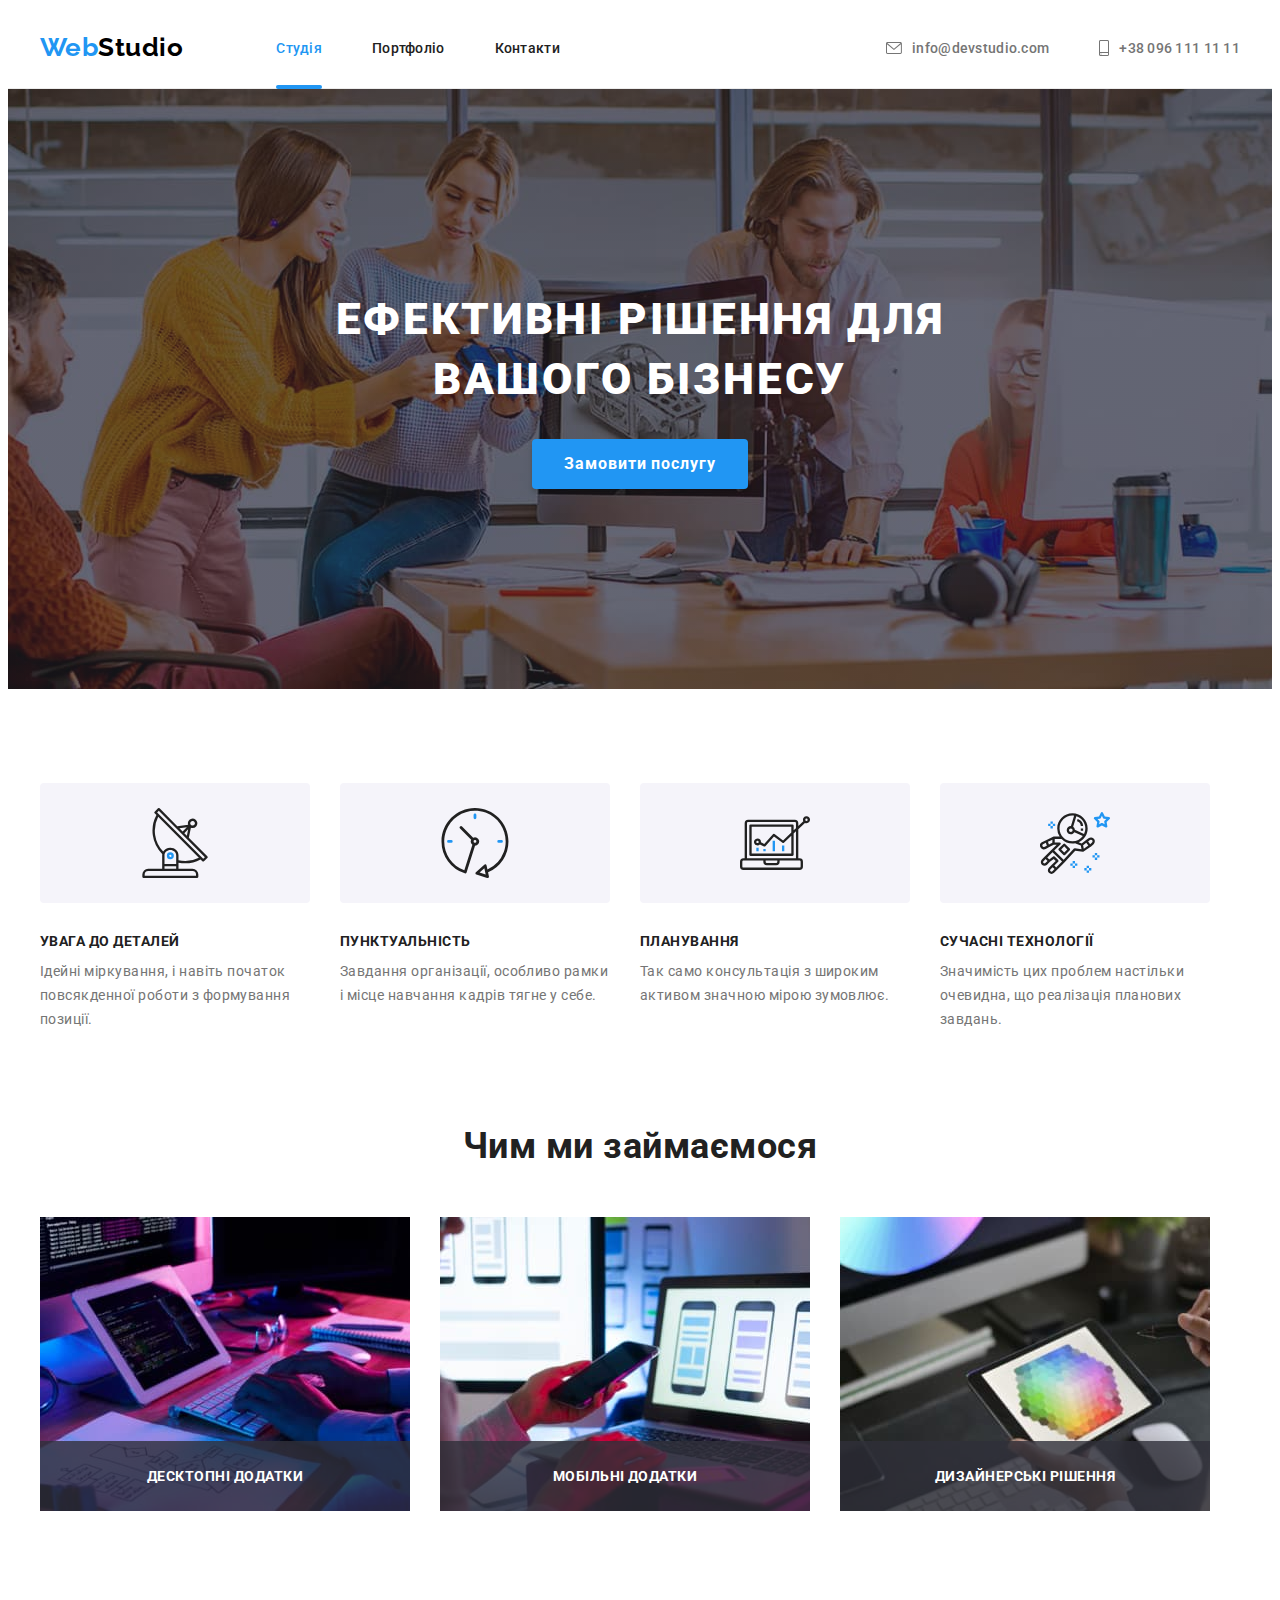
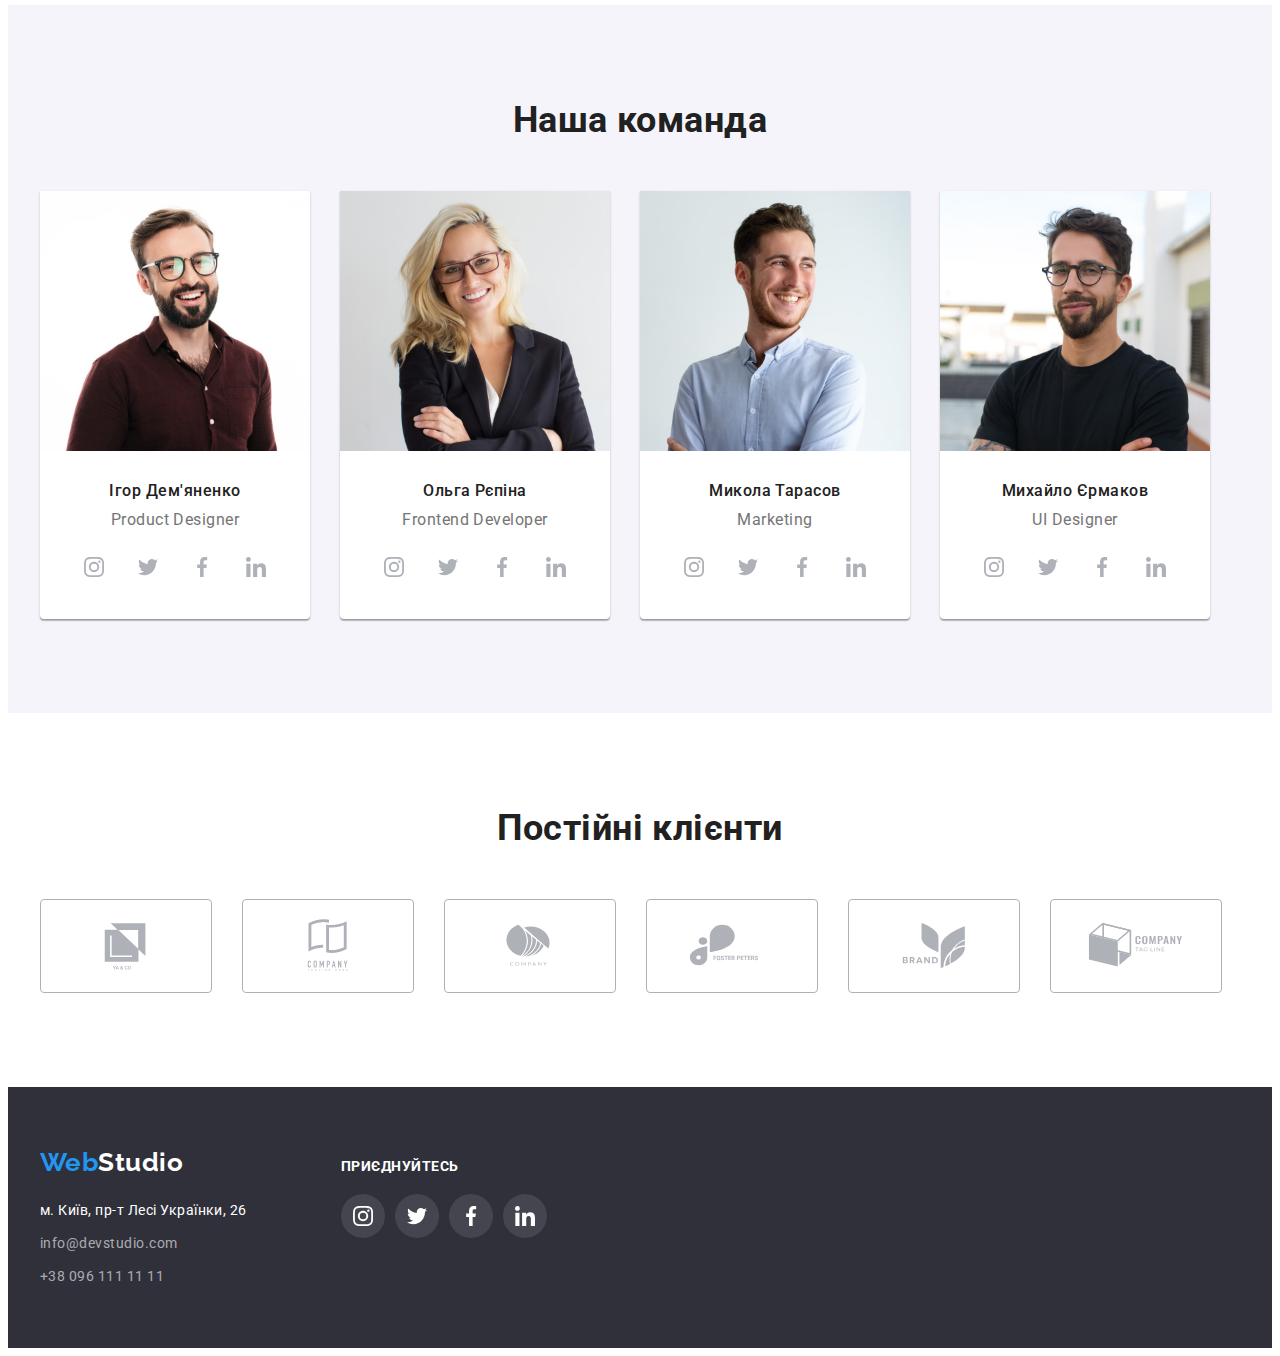
==== commit fce0c502: "правка" ====
--- a/index.html
+++ b/index.html
@@ -559,7 +559,7 @@
         </div>
       </div>
     </footer>
-    <div class="backdrop" data-modal>
+    <div class="backdrop is-hidden" data-modal>
       <div class="modal">
         <button class="modal-btn" type="button" data-modal-close>
           <svg class="close" width="18" height="18">
